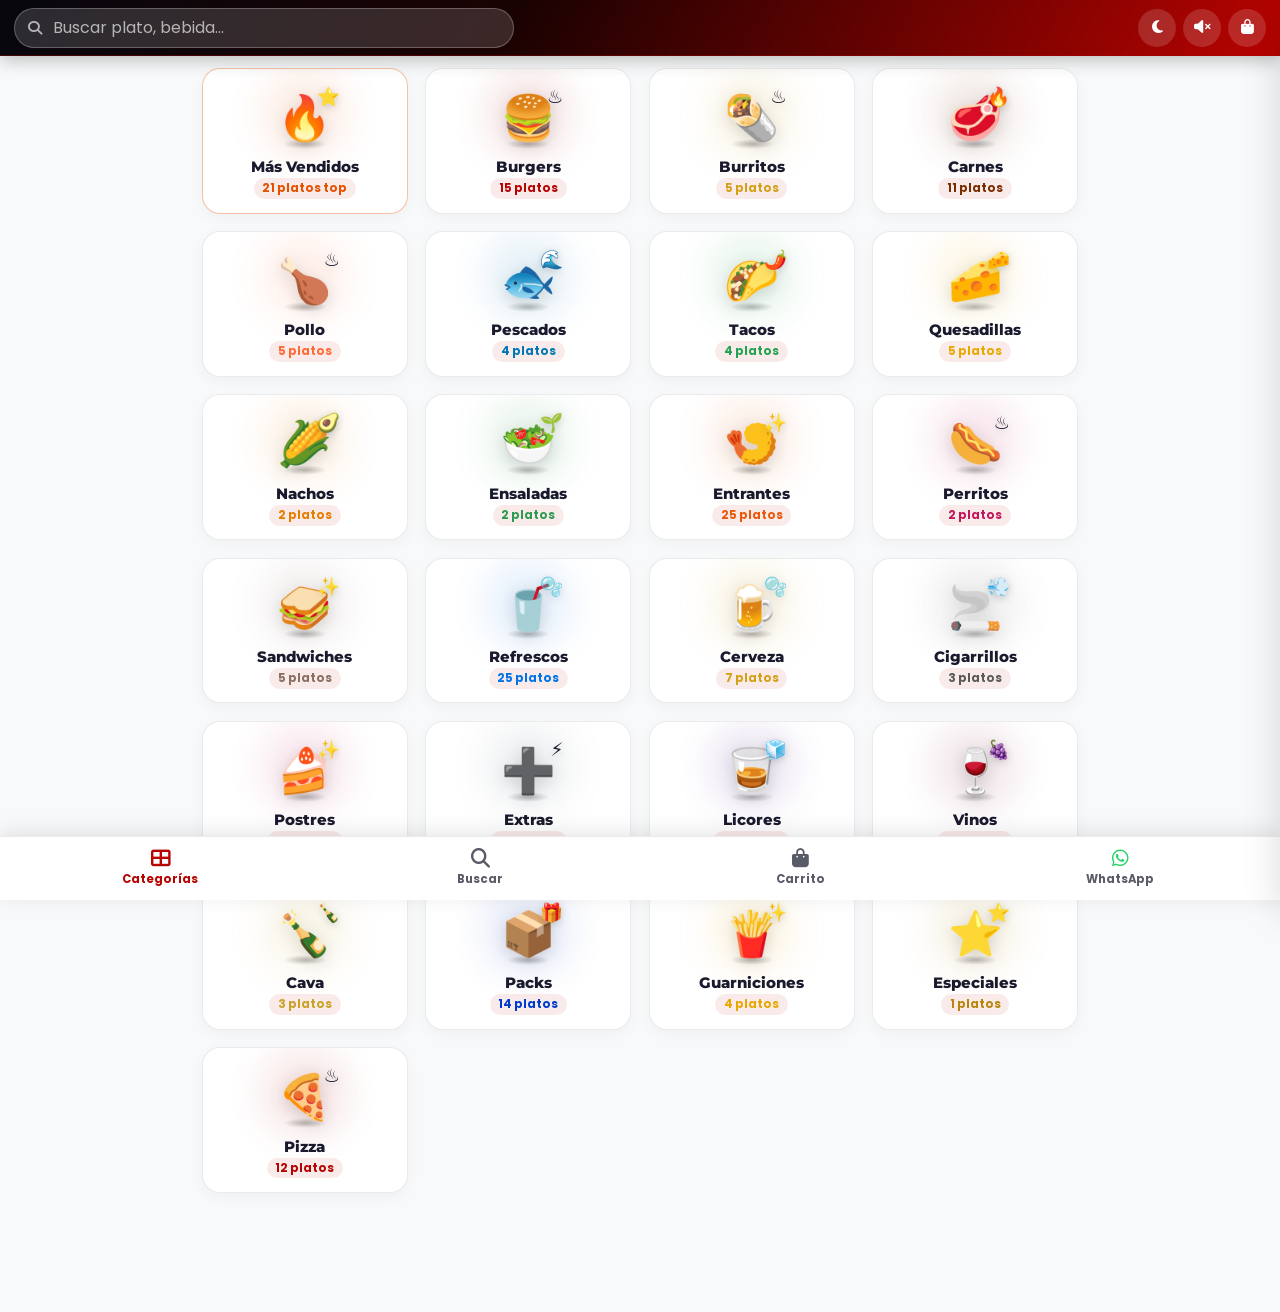
==== index.html @ b2b0c79d "feat: initial commit - catalogo movil, categorias y generacion de tirilla" ====
<!DOCTYPE html>
<html lang="es" data-theme="light">

<head>
  <meta charset="UTF-8">
  <meta name="viewport" content="width=device-width, initial-scale=1.0, maximum-scale=5.0, user-scalable=yes">
  <meta name="description" content="NEXFOOD 24 HORAS · Menú digital de comida a domicilio y take away en Madrid. Servicio 24/7.">
  <meta name="theme-color" content="#B80300">
  <title>NEXFOOD 24 HORAS · Menú Digital</title>

  <!-- Google Fonts -->
  <link rel="preconnect" href="https://fonts.googleapis.com">
  <link rel="preconnect" href="https://fonts.gstatic.com" crossorigin>
  <link href="https://fonts.googleapis.com/css2?family=Montserrat:wght@700;800;900&family=Poppins:wght@400;500;600;700;800&display=swap" rel="stylesheet">

  <!-- Font Awesome -->
  <link rel="stylesheet" href="https://cdnjs.cloudflare.com/ajax/libs/font-awesome/6.5.1/css/all.min.css">

  <!-- Estilos modulares organizados por buenas prácticas -->
  <link rel="stylesheet" href="css/variables.css">
  <link rel="stylesheet" href="css/base.css">
  <link rel="stylesheet" href="css/components.css">
  <link rel="stylesheet" href="css/mobile.css">
</head>

<body>

  <!-- ═══ HEADER / NAVBAR ULTRA COMPACTA (Acceso rápido) ═══ -->
  <header>
    <nav id="navbar" class="navbar-compact" aria-label="Navegación principal">
      <!-- Buscador Rápido Global integrado en la barra -->
      <div class="top-search-wrap">
        <i class="fas fa-search top-search-icon"></i>
        <input type="text" id="menuSearch" class="top-search-input" placeholder="Buscar plato, bebida..." autocomplete="off">
        <div id="searchResults" class="search-dropdown"></div>
      </div>

      <!-- Botones de Acción directos -->
      <div class="nav-actions">
        <button type="button" class="nav-btn" onclick="toggleDarkMode()" aria-label="Cambiar modo oscuro/claro" title="Modo oscuro">
          <i class="fas fa-moon darkModeIcon"></i>
        </button>
        <button type="button" class="nav-btn" id="sndbtn" aria-label="Activar/desactivar sonido" title="Sonido">
          <i class="fas fa-volume-mute"></i>
        </button>
        <button type="button" class="nav-btn" onclick="openCart()" aria-label="Ver carrito" title="Ver carrito">
          <i class="fas fa-shopping-bag"></i>
          <span class="cart-badge" id="cartBadge">0</span>
        </button>
      </div>
    </nav>
  </header>

  <!-- ═══ CONTENEDOR PRINCIPAL (Directo a la interacción) ═══ -->
  <div id="page">

    <!-- ════════════════════════════════════════════
         VISTA 1: CATEGORÍAS EN TARJETAS (PANTALLA DE INICIO DIRECTA)
         ════════════════════════════════════════════ -->
    <main id="categoryHubSection" class="category-hub-section">
      <!-- Grid con las categorías en tarjetas grandes táctiles -->
      <div id="categoryGrid" class="category-grid"></div>
    </main>

    <!-- ════════════════════════════════════════════
         VISTA 2: CATÁLOGO DE LA CATEGORÍA SELECCIONADA
         (Aparece únicamente al tocar una categoría)
         ════════════════════════════════════════════ -->
    <section id="categoryCatalogSection" class="category-catalog-section" style="display:none;">
      <!-- Cabecera pegajosa con botón Volver y acceso al Carrito -->
      <div class="cat-catalog-header">
        <div class="cch-top">
          <button type="button" class="cat-back-btn" onclick="closeCategoryCatalog()">
            <i class="fas fa-arrow-left"></i> Categorías
          </button>
          <div class="cch-title-wrap">
            <span class="cch-icon" id="catCatalogIcon">🍔</span>
            <div>
              <h2 class="cch-title" id="catCatalogTitle">Burgers</h2>
              <span class="cch-count" id="catCatalogCount">0 platos disponibles</span>
            </div>
          </div>
          <button type="button" class="cat-back-btn" onclick="openCart()" style="padding:0.5rem 0.75rem;">
            🛒 <span class="cart-badge" id="bnavHeaderBadge" style="display:inline-flex;position:static;width:auto;height:auto;padding:2px 6px;margin-left:4px;">0</span>
          </button>
        </div>

        <!-- Slider horizontal de pills para cambiar de categoría al instante -->
        <div id="catPillsContainer" class="cat-pills-wrap"></div>
      </div>

      <!-- Buscador en tiempo real dentro de la categoría -->
      <div class="cat-search-box">
        <i class="fas fa-search csi-icon"></i>
        <input type="text" id="catCatalogSearch" class="cat-search-input" placeholder="Filtrar platos en esta categoría..." autocomplete="off">
      </div>

      <!-- Lista / Grid de productos de la categoría -->
      <div id="catProductList" class="cat-product-list"></div>
    </section>

  </div><!-- /#page -->

  <!-- ═══ BOTÓN FLOTANTE DEL CARRITO (Acceso inmediato con importe) ═══ -->
  <button id="cartFab" type="button" onclick="openCart()" aria-label="Abrir mi pedido">
    <span class="cb-left">🛒 <span id="cartCountFab">0</span></span>
    <span id="cbText">Ver mi pedido</span>
    <span class="cb-total" id="cbTotal">€0.00</span>
  </button>

  <!-- Botón Volver Arriba -->
  <button id="totop" type="button" onclick="window.scrollTo({top:0, behavior:'smooth'})" aria-label="Subir arriba">
    <i class="fas fa-arrow-up"></i>
  </button>

  <!-- ═══ BARRA INFERIOR DE NAVEGACIÓN MÓVIL (Sticky abajo) ═══ -->
  <nav class="mobile-bottom-nav" aria-label="Navegación inferior móvil">
    <button type="button" class="bnav-btn active" id="bnavCats">
      <i class="fas fa-th-large"></i>
      <span>Categorías</span>
    </button>
    <button type="button" class="bnav-btn" id="bnavSearch">
      <i class="fas fa-search"></i>
      <span>Buscar</span>
    </button>
    <button type="button" class="bnav-btn" id="bnavCart">
      <i class="fas fa-shopping-bag"></i>
      <span class="bnav-cart-badge" id="bnavCartBadge">0</span>
      <span>Carrito</span>
    </button>
    <a href="https://wa.me/34650362108" target="_blank" rel="noopener" class="bnav-btn" id="bnavWa">
      <i class="fab fa-whatsapp" style="color:#25d366;"></i>
      <span>WhatsApp</span>
    </a>
  </nav>

  <!-- ═══ PANEL LATERAL DEL CARRITO ═══ -->
  <div id="cartOverlay" class="cart-overlay"></div>
  <aside id="cartPanel" class="cart-panel" aria-label="Mi Pedido" role="dialog">
    <div class="cart-head">
      <h3><i class="fas fa-shopping-bag"></i> Tu Pedido</h3>
      <button type="button" class="cart-close" onclick="closeCart()" aria-label="Cerrar carrito">✕</button>
    </div>
    
    <div id="cartBody" class="cart-body"></div>

    <div id="ageWarning" class="age-warn" style="display:none;">
      <i class="fas fa-id-card"></i>
      <span>Tu pedido incluye productos con restricción de edad (+18 alcohol/tabaco).</span>
    </div>

    <div class="cart-domicilio">
      <span><i class="fas fa-motorcycle"></i> Envío a Domicilio</span>
      <strong id="cartDomicilioLabel">€3.99</strong>
    </div>

    <div id="cartFooter">
      <div class="cf-row"><span>Subtotal</span><strong id="cartSubtotal">€0.00</strong></div>
      <div class="cf-row"><span>Envío</span><strong id="cartDomicilio">€3.99</strong></div>
      <div class="cf-row big"><span>Total a pagar</span><strong id="cartTotal">€0.00</strong></div>
      <button type="button" class="btn-checkout" onclick="openCheckout()">
        Tramitar Pedido <i class="fas fa-arrow-right"></i>
      </button>
      <button type="button" class="btn-continue-shopping" onclick="closeCart()">
        <i class="fas fa-arrow-left"></i> Seguir agregando platos
      </button>
    </div>
  </aside>

  <!-- ═══ MODAL DE CHECKOUT (DATOS PARA EL REPARTIDOR Y VUELTO) ═══ -->
  <div id="checkoutModal" role="dialog" aria-modal="true" aria-label="Finalizar Pedido">
    <div class="co-box">
      <div class="co-head">
        <h3><i class="fas fa-clipboard-list"></i> Datos para la Entrega</h3>
        <button type="button" class="cart-close" onclick="closeCheckout()" aria-label="Cerrar">✕</button>
      </div>

      <div class="co-body">
        <div class="co-summary">
          <div class="cf-row">
            <span><strong id="coItemCount">0</strong> artículos</span>
            <strong id="coSubtotal">€0.00</strong>
          </div>
          <div class="cf-row">
            <span>Domicilio</span>
            <strong id="coDomicilio">€3.99</strong>
          </div>
          <div class="cf-row big">
            <span>Total a pagar</span>
            <strong id="coTotal">€0.00</strong>
          </div>
        </div>

        <!-- Check Rápido de Cobro de Envío -->
        <div class="co-shipping-toggle-row">
          <label class="co-shipping-toggle-label" for="coCobrarEnvio">
            <input type="checkbox" id="coCobrarEnvio" checked onchange="toggleCobrarEnvio()">
            <div class="co-shipping-text">
              <strong>🛵 ¿Cobrar envío a domicilio (€3.99)?</strong>
              <span id="coShippingDesc">Incluye entrega en moto por €3.99 (desmarca para envío gratis o recoger)</span>
            </div>
          </label>
        </div>

        <form id="coForm" onsubmit="event.preventDefault(); sendOrderWhatsApp();">
          <!-- Nombre (Obligatorio) -->
          <div class="co-form-group">
            <label for="coNombre">Nombre y Apellidos <span class="req">*</span></label>
            <input type="text" id="coNombre" placeholder="Tu nombre completo" required autocomplete="name">
          </div>

          <!-- Celular / Teléfono (Obligatorio) -->
          <div class="co-form-group">
            <label for="coTelefono">Teléfono / Celular (para el repartidor) <span class="req">*</span></label>
            <input type="tel" id="coTelefono" placeholder="+34 600 000 000" required autocomplete="tel">
          </div>

          <!-- Dirección (Obligatoria) -->
          <div class="co-form-group">
            <label for="coDireccion">Dirección de entrega <span class="req">*</span></label>
            <input type="text" id="coDireccion" placeholder="Calle, número, portal..." required autocomplete="street-address">
          </div>

          <!-- Piso o Habitación (Opcional) -->
          <div class="co-form-group">
            <label for="coPiso">Nº de piso o habitación <span class="opt">(opcional)</span></label>
            <input type="text" id="coPiso" placeholder="Ej: Piso 3º B, Habitación 204...">
          </div>

          <!-- Código Postal (Opcional) -->
          <div class="co-form-group">
            <label for="coCP">Código Postal <span class="opt">(opcional)</span></label>
            <input type="text" id="coCP" placeholder="28013" inputmode="numeric" autocomplete="postal-code">
          </div>

          <!-- Método de Pago (Obligatorio) -->
          <div class="co-form-group">
            <label for="coPago">Método de pago <span class="req">*</span></label>
            <select id="coPago" required onchange="onPaymentChange()">
              <option value="Efectivo" selected>💵 Efectivo (pago al repartidor)</option>
              <option value="Tarjeta">💳 Tarjeta (TPV del repartidor)</option>
              <option value="Bizum">📱 Bizum (+34 650 36 21 08)</option>
            </select>
          </div>

          <!-- Selector de Efectivo y Cálculo de Vuelto -->
          <div id="coEfectivoBox" class="co-cash-box">
            <label class="co-cash-label">💵 ¿Con cuánto vas a pagar? <span class="req">*</span></label>
            <div class="co-cash-sub">El repartidor llevará el cambio exacto para entregarte:</div>
            <div class="co-cash-quick" id="coCashPresets"></div>
            <div class="co-cash-input-wrap">
              <span class="co-cash-symbol">€</span>
              <input type="number" id="coPagaCon" step="any" min="0" placeholder="0.00" oninput="onPagaConInput()">
            </div>
            <div id="coCambioInfo" class="co-cambio-info"></div>
          </div>

          <!-- Notas del pedido con checks rápidos y campo libre -->
          <div class="co-form-group">
            <label>Notas para el pedido o cocina <span class="opt">(opcional)</span></label>
            <div class="co-notes-sub">Toca para marcar instrucciones rápidas:</div>
            <div class="co-notes-chips" id="coNotesChips">
              <button type="button" class="co-note-chip" onclick="toggleNoteChip(this)" data-note="Más salsas y cremas">🥫 Más salsas / cremas</button>
              <button type="button" class="co-note-chip" onclick="toggleNoteChip(this)" data-note="Sin cebolla">🧅 Sin cebolla</button>
              <button type="button" class="co-note-chip" onclick="toggleNoteChip(this)" data-note="Sin picante">🌶️ Sin picante</button>
              <button type="button" class="co-note-chip" onclick="toggleNoteChip(this)" data-note="Salsas aparte">🧂 Salsas aparte</button>
              <button type="button" class="co-note-chip" onclick="toggleNoteChip(this)" data-note="Llamar al telefonillo">🔔 Llamar al telefonillo</button>
              <button type="button" class="co-note-chip" onclick="toggleNoteChip(this)" data-note="Dejar en la puerta">🚪 Dejar en la puerta</button>
              <button type="button" class="co-note-chip" onclick="toggleNoteChip(this)" data-note="Servilletas y cubiertos">🍴 Servilletas y cubiertos</button>
              <button type="button" class="co-note-chip" onclick="toggleNoteChip(this)" data-note="Bebidas bien frías">🧊 Bebidas bien frías</button>
              <button type="button" class="co-note-chip" onclick="toggleNoteChip(this)" data-note="Carne bien hecha">🥩 Carne bien hecha</button>
              <button type="button" class="co-note-chip" onclick="toggleNoteChip(this)" data-note="Bacon crujiente">🥓 Bacon crujiente</button>
            </div>
            <textarea id="coNotas" class="co-notas-textarea" placeholder="Escribe aquí cualquier indicación específica (ej. detalles de timbre, alergias...)..."></textarea>
          </div>

          <!-- Aviso de Edad (+18) -->
          <div id="ageCheckRow" style="display:none;">
            <input type="checkbox" id="ageConfirm">
            <label for="ageConfirm">Confirmo que soy mayor de 18 años. Mi pedido contiene bebidas alcohólicas o tabaco.</label>
          </div>

          <button type="submit" class="btn-send-wa">
            <i class="fab fa-whatsapp"></i> Confirmar y Enviar por WhatsApp
          </button>
        </form>
      </div>
    </div>
  </div>

  <!-- ═══ MODAL DE CONFIRMACIÓN ═══ -->
  <div id="orderConfirmation" role="dialog" aria-modal="true" aria-label="Confirmación del pedido">
    <div class="oc-box">
      <div class="oc-icon">✅</div>
      <h3 id="ocTitle">¡Tirilla descargada!</h3>
      <p id="ocPdfMsg">Se descargó la tirilla en tu móvil. Ahora pulsa Abrir WhatsApp y adjúntala para que preparemos tu pedido.</p>
      <div class="oc-file" id="ocFile"></div>
      <button type="button" class="btn-send-wa oc-btn" onclick="openWhatsAppOrder()">
        <i class="fab fa-whatsapp"></i> Abrir WhatsApp
      </button>
      <button type="button" class="oc-close" onclick="closeOrderConfirmation(true)">Cerrar</button>
    </div>
  </div>

  <!-- ═══ SCRIPTS MODULARES (Compatibilidad local 100% con file:// y abrir.bat) ═══ -->
  <script src="js/data.js"></script>
  <script src="js/assets.js"></script>
  <script src="js/jspdf.min.js"></script>
  <script src="js/ticket.js"></script>
  <script src="js/cart.js"></script>
  <script src="js/checkout.js"></script>
  <script src="js/app.js"></script>

</body>

</html>
---- css/variables.css ----
/* ════════════════════════════════════════════
   NEXFOOD 24 HORAS — Variables y Tokens de Diseño
   ════════════════════════════════════════════ */
:root {
  --red: #B80300;
  --red-d: #8c0200;
  --red-glow: rgba(184, 3, 0, 0.35);
  --blue: #0073E6;
  --blue-d: #0050a0;
  --navy: #001855;
  --navy-d: #000d2e;
  --gold: #F7D164;
  --gold-d: #d4a820;
  --green: #22c55e;
  --green-d: #16a34a;
  --dark: #0a0a12;
  --dark2: #13131f;
  --cream: #fbfbfd;
  --white: #ffffff;
  --gray: #6b7280;
  --light: #f3f4f6;
  --r-sm: 8px;
  --r: 16px;
  --r-lg: 24px;
  --r-xl: 32px;
  --nav-h: 56px;
  --bottom-nav-h: 64px;
  --tr: 0.28s cubic-bezier(0.4, 0, 0.2, 1);
  --ff1: 'Montserrat', system-ui, -apple-system, BlinkMacSystemFont, 'Segoe UI', Roboto, sans-serif;
  --ff2: 'Poppins', system-ui, -apple-system, BlinkMacSystemFont, 'Segoe UI', Roboto, sans-serif;

  /* Modo Claro */
  --bg: #f8f9fa;
  --bg2: #ffffff;
  --surface: #ffffff;
  --surface-alt: #f1f3f5;
  --text: #1a1a2e;
  --text-soft: #595c68;
  --border: rgba(0, 0, 0, 0.08);
  --border-strong: rgba(0, 0, 0, 0.15);
  --glass-bg: rgba(255, 255, 255, 0.85);
  --glass-border: rgba(255, 255, 255, 0.6);
  --shadow-sm: 0 2px 8px rgba(0, 0, 0, 0.06);
  --shadow-md: 0 6px 20px rgba(0, 0, 0, 0.09);
  --shadow-lg: 0 12px 36px rgba(0, 0, 0, 0.15);
}

[data-theme="dark"] {
  --bg: #0b0b14;
  --bg2: #121220;
  --surface: #181828;
  --surface-alt: #202035;
  --text: #f3f4f8;
  --text-soft: #9da3b4;
  --border: rgba(255, 255, 255, 0.09);
  --border-strong: rgba(255, 255, 255, 0.18);
  --glass-bg: rgba(18, 18, 32, 0.88);
  --glass-border: rgba(255, 255, 255, 0.08);
  --shadow-sm: 0 2px 8px rgba(0, 0, 0, 0.4);
  --shadow-md: 0 6px 24px rgba(0, 0, 0, 0.55);
  --shadow-lg: 0 14px 40px rgba(0, 0, 0, 0.7);
}
---- css/base.css ----
/* ════════════════════════════════════════════
   NEXFOOD 24 HORAS — Reset y Estilos Base
   ════════════════════════════════════════════ */
*,
*::before,
*::after {
  box-sizing: border-box;
  margin: 0;
  padding: 0;
  -webkit-tap-highlight-color: transparent;
}

html {
  scroll-behavior: smooth;
  -webkit-text-size-adjust: 100%;
}

body {
  font-family: var(--ff2);
  background: var(--bg);
  color: var(--text);
  overflow-x: hidden;
  -webkit-font-smoothing: antialiased;
  -moz-osx-font-smoothing: grayscale;
  transition: background var(--tr), color var(--tr);
  padding-bottom: calc(var(--bottom-nav-h) + 15px);
}

body.cartbar-on {
  padding-bottom: calc(var(--bottom-nav-h) + 68px);
}

img {
  max-width: 100%;
  height: auto;
  display: block;
}

a {
  text-decoration: none;
  color: inherit;
}

button {
  border: none;
  background: none;
  cursor: pointer;
  font-family: inherit;
  font-size: inherit;
  color: inherit;
  display: inline-flex;
  align-items: center;
  justify-content: center;
  user-select: none;
  -webkit-user-select: none;
}

/* 16px font-size para evitar el auto-zoom molesto en navegadores móviles (iOS Safari) */
input,
select,
textarea {
  font-family: inherit;
  font-size: 16px;
}

/* Contenedor principal de la página */
#page {
  min-height: 100vh;
  position: relative;
  z-index: 1;
}
---- css/components.css ----
/* ════════════════════════════════════════════
   NEXFOOD 24 HORAS — Componentes Esenciales (Rápidos & Sin Relleno)
   ════════════════════════════════════════════ */

/* ═══ NAVBAR COMPACTA Y DIRECTA ═══ */
#navbar, .navbar-compact {
  position: sticky;
  top: 0;
  left: 0;
  right: 0;
  height: 56px;
  z-index: 999;
  display: flex;
  align-items: center;
  justify-content: space-between;
  padding: 0 0.85rem;
  gap: 0.6rem;
  background: linear-gradient(120deg, #07070e 0%, #1a0202 40%, #B80300 100%);
  border-bottom: 1.5px solid rgba(184, 3, 0, 0.35);
  box-shadow: 0 4px 18px rgba(0, 0, 0, 0.25);
}

/* Buscador integrado directamente en la barra superior */
.top-search-wrap {
  position: relative;
  flex: 1;
  max-width: 500px;
}

.top-search-input {
  width: 100%;
  height: 40px;
  padding: 0 1rem 0 2.4rem;
  border-radius: 50px;
  background: rgba(255, 255, 255, 0.15);
  color: #ffffff;
  border: 1px solid rgba(255, 255, 255, 0.25);
  outline: none;
  font-size: 16px;
  transition: all var(--tr);
}

.top-search-input::placeholder {
  color: rgba(255, 255, 255, 0.65);
}

.top-search-input:focus {
  background: var(--surface);
  color: var(--text);
  border-color: var(--red);
  box-shadow: 0 0 0 3px var(--red-glow);
}

.top-search-icon {
  position: absolute;
  top: 50%;
  left: 0.9rem;
  transform: translateY(-50%);
  color: rgba(255, 255, 255, 0.65);
  font-size: 0.88rem;
  pointer-events: none;
}

.nav-actions {
  display: flex;
  align-items: center;
  gap: 0.45rem;
}

.nav-btn {
  width: 38px;
  height: 38px;
  border-radius: 50%;
  background: rgba(255, 255, 255, 0.15);
  color: #fff;
  font-size: 0.92rem;
  position: relative;
  transition: background var(--tr), transform var(--tr);
}

.nav-btn:active {
  transform: scale(0.92);
}

.cart-badge {
  position: absolute;
  top: -3px;
  right: -3px;
  background: var(--gold);
  color: #000;
  font-size: 0.68rem;
  font-weight: 900;
  width: 19px;
  height: 19px;
  border-radius: 50%;
  display: none;
  align-items: center;
  justify-content: center;
  box-shadow: 0 2px 6px rgba(0, 0, 0, 0.3);
}

/* ═══ RESULTADOS DE BÚSQUEDA FLOTANTES ═══ */
.search-dropdown {
  position: absolute;
  top: calc(100% + 6px);
  left: 0;
  right: 0;
  background: var(--surface);
  border: 1px solid var(--border);
  border-radius: var(--r);
  box-shadow: var(--shadow-lg);
  max-height: 380px;
  overflow-y: auto;
  z-index: 1000;
  display: none;
}

.search-dropdown.show {
  display: block;
}

.sr-item {
  display: flex;
  align-items: center;
  gap: 0.75rem;
  padding: 0.75rem 0.9rem;
  border-bottom: 1px solid var(--border);
  cursor: pointer;
  transition: background var(--tr);
}

.sr-item:last-child {
  border-bottom: none;
}

.sr-item:hover, .sr-item:active {
  background: var(--surface-alt);
}

.sr-emoji {
  width: 40px;
  height: 40px;
  border-radius: 10px;
  display: flex;
  align-items: center;
  justify-content: center;
  font-size: 1.3rem;
  flex-shrink: 0;
}

.sr-info {
  flex: 1;
  min-width: 0;
}

.sr-name {
  font-weight: 700;
  font-size: 0.88rem;
  white-space: nowrap;
  overflow: hidden;
  text-overflow: ellipsis;
}

.sr-cat {
  font-size: 0.75rem;
  color: var(--text-soft);
  margin-top: 2px;
}

.sr-add-btn {
  background: var(--red);
  color: #fff;
  font-size: 0.78rem;
  font-weight: 700;
  padding: 0.4rem 0.75rem;
  border-radius: var(--r-sm);
  flex-shrink: 0;
}

.sr-empty {
  padding: 1.25rem;
  text-align: center;
  color: var(--text-soft);
  font-size: 0.85rem;
}

/* ═══ PANEL LATERAL DEL CARRITO ═══ */
.cart-overlay {
  position: fixed;
  inset: 0;
  background: rgba(0, 0, 0, 0.65);
  backdrop-filter: blur(4px);
  z-index: 10002;
  opacity: 0;
  visibility: hidden;
  transition: opacity var(--tr), visibility var(--tr);
}

.cart-overlay.show {
  opacity: 1;
  visibility: visible;
}

.cart-panel {
  position: fixed;
  top: 0;
  right: -420px;
  width: min(420px, 100vw);
  height: 100vh;
  background: var(--surface);
  z-index: 10003;
  box-shadow: var(--shadow-lg);
  display: flex;
  flex-direction: column;
  transition: right 0.3s cubic-bezier(0.4, 0, 0.2, 1);
}

.cart-panel.open {
  right: 0;
}

.cart-head {
  padding: 1.1rem 1.25rem;
  display: flex;
  align-items: center;
  justify-content: space-between;
  border-bottom: 1px solid var(--border);
  background: var(--surface);
}

.cart-head h3 {
  font-family: var(--ff1);
  font-size: 1.15rem;
  font-weight: 800;
  display: flex;
  align-items: center;
  gap: 0.5rem;
}

.cart-close {
  width: 38px;
  height: 38px;
  border-radius: 50%;
  background: var(--surface-alt);
  font-size: 1.15rem;
  color: var(--text);
  transition: background var(--tr);
}

.cart-close:active {
  background: var(--border-strong);
}

.cart-body {
  flex: 1;
  overflow-y: auto;
  padding: 0.85rem 1.1rem;
  -webkit-overflow-scrolling: touch;
}

.cart-empty {
  display: flex;
  flex-direction: column;
  align-items: center;
  justify-content: center;
  text-align: center;
  padding: 3.5rem 1.5rem;
  color: var(--text-soft);
}

.ce-icon {
  font-size: 3.2rem;
  margin-bottom: 0.75rem;
  opacity: 0.6;
}

.cart-empty p {
  font-weight: 700;
  font-size: 1.05rem;
  color: var(--text);
  margin-bottom: 0.35rem;
}

.cart-item {
  display: flex;
  align-items: center;
  gap: 0.75rem;
  padding: 0.75rem 0;
  border-bottom: 1px solid var(--border);
}

.ci-emoji {
  width: 40px;
  height: 40px;
  border-radius: 10px;
  display: flex;
  align-items: center;
  justify-content: center;
  font-size: 1.25rem;
  flex-shrink: 0;
}

.ci-info {
  flex: 1;
  min-width: 0;
}

.ci-name {
  font-weight: 700;
  font-size: 0.85rem;
  line-height: 1.25;
}

.ci-price {
  font-size: 0.75rem;
  color: var(--text-soft);
  margin-top: 2px;
}

.ci-qty {
  display: flex;
  align-items: center;
  background: var(--surface-alt);
  border-radius: 30px;
  padding: 2px;
  gap: 3px;
}

.ci-btn {
  width: 28px;
  height: 28px;
  border-radius: 50%;
  background: var(--surface);
  font-size: 0.95rem;
  font-weight: 800;
  box-shadow: 0 1px 3px rgba(0, 0, 0, 0.1);
}

.ci-num {
  font-size: 0.82rem;
  font-weight: 700;
  min-width: 18px;
  text-align: center;
}

.ci-total {
  font-weight: 800;
  font-size: 0.9rem;
  min-width: 50px;
  text-align: right;
}

.ci-del {
  width: 30px;
  height: 30px;
  border-radius: 50%;
  font-size: 1rem;
  color: var(--text-soft);
  transition: color var(--tr);
}

.ci-del:active {
  color: var(--red);
}

.age-warn, #ageWarning {
  background: rgba(247, 209, 100, 0.15);
  border: 1px solid var(--gold);
  color: #b8860b;
  padding: 0.6rem 0.85rem;
  border-radius: var(--r-sm);
  font-size: 0.75rem;
  font-weight: 600;
  display: flex;
  align-items: center;
  gap: 0.5rem;
  margin: 0.5rem 1.1rem;
}

[data-theme="dark"] #ageWarning {
  color: var(--gold);
}

.cart-domicilio {
  background: var(--surface-alt);
  padding: 0.65rem 1.1rem;
  font-size: 0.82rem;
  font-weight: 600;
  display: flex;
  align-items: center;
  justify-content: space-between;
  border-top: 1px solid var(--border);
}

#cartFooter {
  padding: 1.1rem 1.25rem;
  border-top: 1px solid var(--border);
  background: var(--surface);
}

.cf-row {
  display: flex;
  justify-content: space-between;
  font-size: 0.88rem;
  color: var(--text-soft);
  margin-bottom: 0.4rem;
}

.cf-row.big {
  font-size: 1.05rem;
  font-weight: 800;
  color: var(--text);
  margin-top: 0.65rem;
  padding: 0.65rem 0.5rem 0.2rem;
  border-top: 2px dashed var(--border-strong);
  display: flex;
  align-items: center;
  justify-content: space-between;
}

.cf-row.big strong {
  font-family: var(--ff1);
  font-size: 1.75rem;
  font-weight: 900;
  color: var(--red);
  letter-spacing: -0.5px;
  text-shadow: 0 1px 2px rgba(184, 3, 0, 0.12);
  background: rgba(184, 3, 0, 0.07);
  padding: 0.15rem 0.7rem;
  border-radius: 10px;
}

[data-theme="dark"] .cf-row.big strong {
  color: #ff5252;
  background: rgba(255, 82, 82, 0.14);
  text-shadow: 0 2px 8px rgba(255, 82, 82, 0.35);
}

.btn-checkout {
  width: 100%;
  height: 50px;
  background: linear-gradient(135deg, var(--red), var(--red-d));
  color: #fff;
  font-weight: 800;
  font-size: 0.98rem;
  border-radius: var(--r);
  margin-top: 0.85rem;
  display: flex;
  align-items: center;
  justify-content: center;
  gap: 0.6rem;
  box-shadow: 0 4px 18px var(--red-glow);
  transition: transform var(--tr);
}

.btn-checkout:active {
  transform: scale(0.97);
}

.btn-continue-shopping {
  width: 100%;
  height: 44px;
  background: var(--surface-alt);
  color: var(--text);
  font-weight: 700;
  font-size: 0.88rem;
  border-radius: var(--r);
  margin-top: 0.55rem;
  border: 1.5px solid var(--border);
  display: flex;
  align-items: center;
  justify-content: center;
  gap: 0.5rem;
  transition: all var(--tr);
}

.btn-continue-shopping:active {
  transform: scale(0.97);
  background: var(--border-strong);
}

/* ═══ CHECKOUT MODAL ═══ */
#checkoutModal {
  position: fixed;
  inset: 0;
  background: rgba(0, 0, 0, 0.7);
  backdrop-filter: blur(4px);
  z-index: 10005;
  display: none;
  align-items: flex-end;
  justify-content: center;
}

#checkoutModal.show {
  display: flex;
}

.co-box {
  width: min(520px, 100vw);
  max-height: 90vh;
  background: var(--surface);
  border-radius: var(--r-xl) var(--r-xl) 0 0;
  box-shadow: var(--shadow-lg);
  display: flex;
  flex-direction: column;
  overflow: hidden;
  animation: coSlideUp 0.3s ease;
}

@keyframes coSlideUp {
  from { transform: translateY(100%); }
  to { transform: translateY(0); }
}

.co-head {
  padding: 1.1rem 1.25rem;
  display: flex;
  align-items: center;
  justify-content: space-between;
  border-bottom: 1px solid var(--border);
}

.co-head h3 {
  font-family: var(--ff1);
  font-size: 1.15rem;
  font-weight: 800;
  display: flex;
  align-items: center;
  gap: 0.5rem;
}

.co-body {
  flex: 1;
  overflow-y: auto;
  padding: 1.1rem 1.25rem 2rem;
  -webkit-overflow-scrolling: touch;
}

.co-summary {
  background: var(--surface-alt);
  border-radius: var(--r);
  padding: 0.85rem;
  margin-bottom: 0.85rem;
}

/* Check Rápido para Cobrar Envío */
.co-shipping-toggle-row {
  background: var(--surface-alt);
  border: 1.5px solid var(--border);
  border-radius: var(--r);
  padding: 0.75rem 0.9rem;
  margin-bottom: 1rem;
  transition: border-color var(--tr), background var(--tr);
}

.co-shipping-toggle-label {
  display: flex;
  align-items: center;
  gap: 0.75rem;
  cursor: pointer;
  user-select: none;
  width: 100%;
}

.co-shipping-toggle-label input[type="checkbox"] {
  width: 22px;
  height: 22px;
  accent-color: var(--red);
  cursor: pointer;
  flex-shrink: 0;
}

.co-shipping-text {
  flex: 1;
  display: flex;
  flex-direction: column;
  gap: 2px;
}

.co-shipping-text strong {
  font-size: 0.88rem;
  color: var(--text);
  display: flex;
  align-items: center;
  gap: 0.35rem;
}

.co-shipping-text span {
  font-size: 0.74rem;
  color: var(--text-soft);
  line-height: 1.25;
}

.co-free-badge {
  background: #22c55e;
  color: #fff;
  padding: 2px 7px;
  border-radius: 12px;
  font-size: 0.72rem;
  font-weight: 800;
}

/* Notas Predeterminadas (Chips / Checks Rápidos) */
.co-notes-sub {
  font-size: 0.75rem;
  color: var(--text-soft);
  margin-bottom: 0.45rem;
}

.co-notes-chips {
  display: flex;
  flex-wrap: wrap;
  gap: 0.45rem;
  margin-bottom: 0.65rem;
}

.co-note-chip {
  background: var(--surface-alt);
  color: var(--text);
  border: 1.5px solid var(--border);
  padding: 0.42rem 0.75rem;
  border-radius: 20px;
  font-size: 0.78rem;
  font-weight: 600;
  cursor: pointer;
  display: inline-flex;
  align-items: center;
  gap: 0.35rem;
  transition: all 0.16s ease;
  user-select: none;
  -webkit-user-select: none;
}

.co-note-chip:active {
  transform: scale(0.93);
}

.co-note-chip.active {
  background: rgba(184, 3, 0, 0.12);
  color: var(--red);
  border-color: var(--red);
  font-weight: 800;
  box-shadow: 0 2px 8px var(--red-glow);
}

[data-theme="dark"] .co-note-chip.active {
  background: rgba(255, 82, 82, 0.2);
  color: #ff6b6b;
  border-color: #ff6b6b;
}

.co-notas-textarea {
  width: 100%;
  min-height: 65px;
  padding: 0.6rem 0.85rem;
  border-radius: var(--r-sm);
  background: var(--bg);
  color: var(--text);
  border: 1.5px solid var(--border);
  outline: none;
  font-size: 16px;
  resize: vertical;
  transition: border-color var(--tr);
  line-height: 1.35;
}

.co-notas-textarea:focus {
  border-color: var(--red);
}

.co-form-group {
  margin-bottom: 0.9rem;
}

.co-form-group label {
  display: block;
  font-size: 0.82rem;
  font-weight: 700;
  margin-bottom: 0.35rem;
  color: var(--text);
}

.co-form-group label .req {
  color: var(--red);
}

.co-form-group label .opt {
  font-weight: 400;
  font-size: 0.72rem;
  color: var(--text-soft);
}

.co-form-group input,
.co-form-group select,
.co-form-group textarea {
  width: 100%;
  height: 46px;
  padding: 0 0.85rem;
  border-radius: var(--r-sm);
  background: var(--bg);
  color: var(--text);
  border: 1.5px solid var(--border);
  outline: none;
  font-size: 16px;
  transition: border-color var(--tr);
}

.co-form-group textarea {
  height: 65px;
  padding: 0.5rem 0.85rem;
  resize: vertical;
}

.co-form-group input:focus,
.co-form-group select:focus,
.co-form-group textarea:focus {
  border-color: var(--red);
}

/* Sección Efectivo & Vuelto */
.co-cash-box {
  background: var(--surface-alt);
  border: 1.5px solid var(--gold);
  border-radius: var(--r);
  padding: 0.9rem;
  margin-bottom: 0.9rem;
}

.co-cash-label {
  font-weight: 800;
  font-size: 0.88rem;
  display: block;
  margin-bottom: 0.2rem;
}

.co-cash-sub {
  font-size: 0.75rem;
  color: var(--text-soft);
  margin-bottom: 0.65rem;
}

.co-cash-quick {
  display: flex;
  gap: 0.45rem;
  flex-wrap: wrap;
  margin-bottom: 0.65rem;
}

.co-cash-chip {
  background: var(--surface);
  border: 1.5px solid var(--border);
  border-radius: 30px;
  padding: 0.35rem 0.75rem;
  font-size: 0.8rem;
  font-weight: 700;
  color: var(--text);
  transition: all var(--tr);
}

.co-cash-chip.active {
  background: var(--gold);
  color: #000;
  border-color: var(--gold-d);
}

.co-cash-input-wrap {
  position: relative;
  display: flex;
  align-items: center;
}

.co-cash-symbol {
  position: absolute;
  left: 0.85rem;
  font-weight: 800;
  font-size: 1rem;
  color: var(--text-soft);
}

.co-cash-input-wrap input {
  padding-left: 2rem;
  font-weight: 800;
  font-size: 1.05rem;
}

.co-cambio-info {
  margin-top: 0.65rem;
  padding: 0.75rem 0.85rem;
  border-radius: var(--r-sm);
  font-size: 0.88rem;
  line-height: 1.45;
  display: none;
}

.co-cambio-info.ok {
  background: rgba(34, 197, 94, 0.14);
  border: 1.5px solid var(--green);
  color: #14532d;
}

[data-theme="dark"] .co-cambio-info.ok {
  background: rgba(34, 197, 94, 0.2);
  color: #86efac;
}

.co-cambio-info.ok strong {
  font-size: 0.95rem;
  font-weight: 800;
}

.co-vuelto-pill {
  display: block;
  margin-top: 0.45rem;
  background: #ffffff;
  border: 2px dashed #16a34a;
  border-radius: 10px;
  padding: 0.45rem 0.75rem;
  color: #15803d;
  font-size: 1.25rem;
  font-weight: 900;
  text-align: center;
  box-shadow: 0 2px 8px rgba(0, 0, 0, 0.06);
}

[data-theme="dark"] .co-vuelto-pill {
  background: #1e293b;
  border-color: #4ade80;
  color: #4ade80;
}

.co-cambio-info.warn {
  background: rgba(239, 68, 68, 0.15);
  border: 1px solid #ef4444;
  color: #b91c1c;
}

[data-theme="dark"] .co-cambio-info.warn {
  color: #f87171;
}

#ageCheckRow {
  display: flex;
  align-items: flex-start;
  gap: 0.5rem;
  font-size: 0.78rem;
  margin-bottom: 1.1rem;
  padding: 0.65rem;
  background: rgba(247, 209, 100, 0.15);
  border-radius: var(--r-sm);
}

#ageCheckRow input {
  margin-top: 0.2rem;
}

.btn-send-wa {
  width: 100%;
  height: 50px;
  background: linear-gradient(135deg, #25d366, #128c7e);
  color: #fff;
  font-weight: 800;
  font-size: 0.98rem;
  border-radius: var(--r);
  display: flex;
  align-items: center;
  justify-content: center;
  gap: 0.6rem;
  box-shadow: 0 4px 18px rgba(37, 211, 102, 0.35);
  transition: transform var(--tr);
}

.btn-send-wa:active {
  transform: scale(0.97);
}

/* ═══ MODAL CONFIRMACIÓN PEDIDO ═══ */
#orderConfirmation {
  position: fixed;
  inset: 0;
  background: rgba(0, 0, 0, 0.75);
  backdrop-filter: blur(4px);
  z-index: 10010;
  display: none;
  align-items: center;
  justify-content: center;
  padding: 1.5rem;
}

#orderConfirmation.show {
  display: flex;
}

.oc-box {
  width: min(440px, 100%);
  background: var(--surface);
  border-radius: var(--r-lg);
  padding: 1.75rem 1.25rem;
  text-align: center;
  box-shadow: var(--shadow-lg);
  animation: ocScale 0.3s ease;
}

@keyframes ocScale {
  from { opacity: 0; transform: scale(0.85); }
  to { opacity: 1; transform: scale(1); }
}

.oc-icon {
  font-size: 3rem;
  margin-bottom: 0.6rem;
}

.oc-box h3 {
  font-family: var(--ff1);
  font-size: 1.3rem;
  font-weight: 800;
  margin-bottom: 0.4rem;
}

.oc-box p {
  font-size: 0.88rem;
  color: var(--text-soft);
  margin-bottom: 0.85rem;
  line-height: 1.4;
}

.oc-file {
  font-weight: 700;
  color: var(--text);
  font-size: 0.82rem;
  background: var(--surface-alt);
  padding: 0.45rem;
  border-radius: var(--r-sm);
  word-break: break-all;
}

.oc-btn {
  margin-top: 1.1rem;
}

.oc-close {
  display: block;
  width: 100%;
  margin-top: 0.65rem;
  padding: 0.65rem;
  font-size: 0.88rem;
  font-weight: 700;
  color: var(--text-soft);
}

/* ═══ FLOATING CART BUTTON ═══ */
#cartFab {
  position: fixed;
  bottom: calc(var(--bottom-nav-h) + 12px);
  left: 50%;
  transform: translateX(-50%) translateY(100px);
  background: linear-gradient(135deg, #07070e 20%, var(--red) 100%);
  color: #fff;
  padding: 0.7rem 1.35rem;
  border-radius: 50px;
  display: flex;
  align-items: center;
  gap: 0.75rem;
  font-weight: 800;
  font-size: 0.9rem;
  box-shadow: 0 8px 24px rgba(184, 3, 0, 0.45);
  border: 1px solid rgba(255, 255, 255, 0.2);
  z-index: 998;
  opacity: 0;
  pointer-events: none;
  transition: transform 0.32s cubic-bezier(0.34, 1.56, 0.64, 1), opacity 0.3s ease;
  white-space: nowrap;
}

#cartFab.has-items {
  transform: translateX(-50%) translateY(0);
  opacity: 1;
  pointer-events: auto;
}

.cb-left {
  background: var(--gold);
  color: #000;
  padding: 0.18rem 0.45rem;
  border-radius: 20px;
  font-size: 0.75rem;
}

.cb-total {
  background: rgba(255, 255, 255, 0.2);
  padding: 0.18rem 0.55rem;
  border-radius: 20px;
  font-size: 0.8rem;
}

#totop {
  position: fixed;
  bottom: calc(var(--bottom-nav-h) + 12px);
  right: 0.85rem;
  width: 40px;
  height: 40px;
  border-radius: 50%;
  background: var(--surface);
  border: 1px solid var(--border);
  box-shadow: var(--shadow-md);
  color: var(--text);
  z-index: 997;
  opacity: 0;
  pointer-events: none;
  transition: opacity var(--tr);
}

#totop.show {
  opacity: 1;
  pointer-events: auto;
}
---- css/mobile.css ----
/* ════════════════════════════════════════════
   NEXFOOD 24 HORAS — Estilos Móviles & Animaciones Ligeras (0 KB Imágenes)
   ════════════════════════════════════════════ */

/* ═══ ANIMACIONES CSS LIGERAS (Sin sobrecarga de red ni consumo de datos) ═══ */
@keyframes foodFloat {
  0%, 100% {
    transform: translateY(0px) rotate(0deg) scale(1);
  }
  50% {
    transform: translateY(-7px) rotate(2deg) scale(1.05);
  }
}

@keyframes foodFloatSmall {
  0%, 100% {
    transform: translateY(0px) scale(1);
  }
  50% {
    transform: translateY(-4px) scale(1.04);
  }
}

@keyframes shadowPulse {
  0%, 100% {
    transform: scale(1);
    opacity: 0.28;
  }
  50% {
    transform: scale(0.72);
    opacity: 0.12;
  }
}

@keyframes fxFloatRise {
  0%, 100% {
    transform: translateY(0) scale(0.9);
    opacity: 0.8;
  }
  50% {
    transform: translateY(-5px) scale(1.15);
    opacity: 1;
  }
}

@keyframes animHeartBeat {
  0%, 100% {
    transform: scale(1);
  }
  14% {
    transform: scale(1.2);
  }
  28% {
    transform: scale(1);
  }
  42% {
    transform: scale(1.15);
  }
  70% {
    transform: scale(1);
  }
}

@keyframes animFlame {
  0%, 100% {
    transform: scale(1) rotate(-1deg);
    filter: drop-shadow(0 2px 6px rgba(230, 81, 0, 0.4));
  }
  50% {
    transform: scale(1.12) rotate(2deg);
    filter: drop-shadow(0 4px 12px rgba(255, 107, 0, 0.6));
  }
}


/* ════════════════════════════════════════════
   VISTA 1: HUB DE CATEGORÍAS EN TARJETAS
   ════════════════════════════════════════════ */
.category-hub-section {
  padding: 0.75rem 0.75rem 2.5rem;
  max-width: 900px;
  margin: 0 auto;
}

/* Grid de Tarjetas de Categorías */
.category-grid {
  display: grid;
  grid-template-columns: repeat(2, 1fr);
  gap: 0.75rem;
}

@media (min-width: 550px) {
  .category-grid {
    grid-template-columns: repeat(3, 1fr);
    gap: 0.9rem;
  }
}

@media (min-width: 850px) {
  .category-grid {
    grid-template-columns: repeat(4, 1fr);
    gap: 1.1rem;
  }
}

/* Tarjeta individual de Categoría Móvil */
.cat-hub-card {
  position: relative;
  border-radius: 18px;
  background: var(--surface);
  border: 1.5px solid var(--border);
  box-shadow: 0 4px 14px rgba(0, 0, 0, 0.04);
  display: flex;
  flex-direction: column;
  align-items: center;
  justify-content: center;
  text-align: center;
  padding: 1rem 0.65rem 0.85rem;
  cursor: pointer;
  overflow: hidden;
  min-height: 140px;
  transition: transform 0.16s cubic-bezier(0.34, 1.56, 0.64, 1), box-shadow 0.2s ease, border-color 0.2s ease;
}

.cat-hub-card:active {
  transform: scale(0.94);
}

/* Resplandor suave de fondo basado en el color de la categoría */
.cat-card-glow {
  position: absolute;
  top: -20px;
  width: 130px;
  height: 130px;
  border-radius: 50%;
  background: radial-gradient(circle, var(--card-color, var(--red)) 0%, transparent 70%);
  opacity: 0.14;
  filter: blur(14px);
  pointer-events: none;
}

[data-theme="dark"] .cat-card-glow {
  opacity: 0.24;
}

/* Escenario de la ilustración animada */
.anim-food-stage {
  position: relative;
  width: 66px;
  height: 66px;
  display: flex;
  align-items: center;
  justify-content: center;
  margin-bottom: 0.45rem;
  z-index: 2;
}

/* Sombra proyectada animada */
.anim-food-shadow {
  position: absolute;
  bottom: 2px;
  width: 44px;
  height: 10px;
  background: radial-gradient(ellipse at center, rgba(0, 0, 0, 0.25) 0%, transparent 70%);
  border-radius: 50%;
  animation: shadowPulse 2.8s ease-in-out infinite;
}

[data-theme="dark"] .anim-food-shadow {
  background: radial-gradient(ellipse at center, rgba(0, 0, 0, 0.6) 0%, transparent 70%);
}

/* Icono animado principal que flota */
.anim-food-icon {
  position: relative;
  z-index: 2;
  font-size: 2.75rem;
  line-height: 1;
  filter: drop-shadow(0 4px 8px rgba(0, 0, 0, 0.14));
  animation: foodFloat 2.8s ease-in-out infinite;
  display: inline-block;
}

/* Efectos especiales para Favoritos y Top */
.anim-food-icon.anim-heart {
  animation: animHeartBeat 1.6s ease-in-out infinite;
}

.anim-food-icon.anim-flame {
  animation: animFlame 2s ease-in-out infinite;
}

/* Micro-efecto animado flotante (vapor, fuego, chispas, burbujas) */
.anim-food-fx {
  position: absolute;
  top: -2px;
  right: -2px;
  font-size: 1.15rem;
  z-index: 3;
  animation: fxFloatRise 2.2s ease-in-out infinite;
  pointer-events: none;
  filter: drop-shadow(0 2px 4px rgba(0, 0, 0, 0.2));
}

/* Información de la tarjeta (Texto y Contador) */
.cat-card-info {
  display: flex;
  flex-direction: column;
  align-items: center;
  gap: 2px;
  width: 100%;
  z-index: 2;
}

.cat-card-title {
  font-family: var(--ff1);
  font-size: 0.94rem;
  font-weight: 800;
  color: var(--text);
  line-height: 1.2;
  white-space: nowrap;
  overflow: hidden;
  text-overflow: ellipsis;
  max-width: 100%;
}

.cat-card-count-badge {
  display: inline-block;
  font-size: 0.72rem;
  font-weight: 700;
  color: var(--card-color, var(--red));
  background: rgba(184, 3, 0, 0.08);
  padding: 0.12rem 0.55rem;
  border-radius: 20px;
}

[data-theme="dark"] .cat-card-count-badge {
  background: rgba(255, 255, 255, 0.08);
  color: var(--gold);
}

/* Tarjetas especiales (Favoritos y Top) */
.cat-card-favs {
  border-color: rgba(224, 36, 94, 0.35);
}

.cat-card-top {
  border-color: rgba(230, 81, 0, 0.35);
}


/* ════════════════════════════════════════════
   VISTA 2: CATÁLOGO DE LA CATEGORÍA DESPLEGADA
   ════════════════════════════════════════════ */
.category-catalog-section {
  padding: 0 0.75rem 3rem;
  max-width: 900px;
  margin: 0 auto;
}

/* Cabecera pegajosa (Sticky) de la categoría abierta */
.cat-catalog-header {
  position: sticky;
  top: var(--nav-h);
  background: var(--surface);
  border-bottom: 1.5px solid var(--border);
  box-shadow: 0 4px 16px rgba(0, 0, 0, 0.06);
  z-index: 800;
  padding: 0.65rem 0.5rem 0.5rem;
  margin: 0 -0.75rem 1rem;
  backdrop-filter: blur(12px);
}

.cch-top {
  display: flex;
  align-items: center;
  justify-content: space-between;
  gap: 0.5rem;
  padding: 0 0.25rem;
  margin-bottom: 0.5rem;
}

.cat-back-btn {
  display: inline-flex;
  align-items: center;
  gap: 0.4rem;
  background: var(--surface-alt);
  color: var(--text);
  font-weight: 800;
  font-size: 0.82rem;
  padding: 0.45rem 0.8rem;
  border-radius: 50px;
  border: 1px solid var(--border);
  flex-shrink: 0;
  transition: all var(--tr);
}

.cat-back-btn:active {
  transform: scale(0.93);
  background: var(--border-strong);
}

.cch-title-wrap {
  display: flex;
  align-items: center;
  gap: 0.5rem;
  min-width: 0;
  flex: 1;
  justify-content: center;
}

.cch-icon {
  font-size: 1.5rem;
  line-height: 1;
  display: inline-block;
  animation: foodFloatSmall 2.6s ease-in-out infinite;
}

.cch-title {
  font-family: var(--ff1);
  font-size: 1.05rem;
  font-weight: 900;
  line-height: 1.2;
  white-space: nowrap;
  overflow: hidden;
  text-overflow: ellipsis;
}

.cch-count {
  font-size: 0.72rem;
  color: var(--text-soft);
  display: block;
}

/* Pills Horizontales de Categorías */
.cat-pills-wrap {
  overflow-x: auto;
  white-space: nowrap;
  padding: 0.2rem 0.25rem 0.35rem;
  display: flex;
  gap: 0.45rem;
  -webkit-overflow-scrolling: touch;
  scrollbar-width: none;
}

.cat-pills-wrap::-webkit-scrollbar {
  display: none;
}

.cat-pill {
  padding: 0.4rem 0.8rem;
  border-radius: 30px;
  background: var(--surface-alt);
  border: 1px solid var(--border);
  color: var(--text);
  font-size: 0.8rem;
  font-weight: 700;
  flex-shrink: 0;
  display: inline-flex;
  align-items: center;
  gap: 0.35rem;
  transition: all var(--tr);
}

.cat-pill:active {
  transform: scale(0.94);
}

.cat-pill.active {
  background: linear-gradient(135deg, var(--red), var(--red-d));
  color: #ffffff;
  border-color: transparent;
  box-shadow: 0 3px 10px var(--red-glow);
}

.cp-emoji {
  font-size: 0.95rem;
}

/* Buscador interno de la categoría */
.cat-search-box {
  position: relative;
  margin-bottom: 1rem;
}

.cat-search-input {
  width: 100%;
  height: 44px;
  padding: 0 1rem 0 2.7rem;
  border-radius: 12px;
  background: var(--surface);
  color: var(--text);
  border: 1.5px solid var(--border);
  outline: none;
  font-size: 16px;
  transition: border-color var(--tr);
}

.cat-search-input:focus {
  border-color: var(--red);
}

.csi-icon {
  position: absolute;
  top: 50%;
  left: 0.95rem;
  transform: translateY(-50%);
  color: var(--text-soft);
  font-size: 0.92rem;
  pointer-events: none;
}


/* ════════════════════════════════════════════
   TARJETA DE PRODUCTO MÓVIL (Con Ilustración Animada)
   ════════════════════════════════════════════ */
.cat-product-list {
  display: grid;
  grid-template-columns: 1fr;
  gap: 0.75rem;
}

@media (min-width: 650px) {
  .cat-product-list {
    grid-template-columns: repeat(2, 1fr);
    gap: 0.9rem;
  }
}

@media (min-width: 950px) {
  .cat-product-list {
    grid-template-columns: repeat(3, 1fr);
    gap: 1.1rem;
  }
}

.cat-prod-card {
  background: var(--surface);
  border-radius: 16px;
  border: 1.5px solid var(--border);
  box-shadow: 0 2px 8px rgba(0, 0, 0, 0.04);
  display: flex;
  align-items: center;
  overflow: hidden;
  position: relative;
  transition: transform 0.15s ease, border-color 0.2s ease, box-shadow 0.2s ease;
}

.cat-prod-card:active {
  transform: scale(0.985);
}

.cat-prod-card.in-cart {
  border-color: var(--gold-d);
  box-shadow: 0 4px 16px rgba(247, 209, 100, 0.18);
  background: linear-gradient(to right, rgba(247, 209, 100, 0.04), var(--surface));
}

.cat-prod-card.highlight {
  border-color: var(--red);
  box-shadow: 0 0 0 3px var(--red-glow);
}

/* Área de Ilustración Animada del Producto */
.cpc-media {
  width: 86px;
  height: 86px;
  min-width: 86px;
  margin: 0.65rem;
  border-radius: 14px;
  background: linear-gradient(135deg, rgba(184, 3, 0, 0.08), rgba(184, 3, 0, 0.14));
  position: relative;
  display: flex;
  align-items: center;
  justify-content: center;
  flex-shrink: 0;
  overflow: hidden;
}

[data-theme="dark"] .cpc-media {
  background: linear-gradient(135deg, rgba(255, 255, 255, 0.06), rgba(255, 255, 255, 0.02));
}

.cpc-anim-wrap {
  position: relative;
  display: flex;
  align-items: center;
  justify-content: center;
}

.cpc-food-icon {
  font-size: 2.3rem;
  line-height: 1;
  filter: drop-shadow(0 3px 6px rgba(0, 0, 0, 0.15));
  animation: foodFloatSmall 2.6s ease-in-out infinite;
  display: inline-block;
}

.cpc-food-fx {
  position: absolute;
  top: -4px;
  right: -6px;
  font-size: 0.95rem;
  animation: fxFloatRise 2.2s ease-in-out infinite;
  filter: drop-shadow(0 1px 2px rgba(0, 0, 0, 0.2));
}

.pcard-tag {
  position: absolute;
  top: 4px;
  left: 4px;
  z-index: 3;
  font-size: 0.62rem;
  font-weight: 800;
  padding: 0.12rem 0.4rem;
  border-radius: 4px;
  color: #fff;
  text-shadow: 0 1px 2px rgba(0, 0, 0, 0.5);
}

.pcard-tag-vendido { background: #e65100; }
.pcard-tag-nuevo { background: #0073E6; }
.pcard-tag-promo { background: #c2185b; }

.cpc-fav {
  position: absolute;
  top: 4px;
  right: 4px;
  z-index: 3;
  width: 24px;
  height: 24px;
  border-radius: 50%;
  background: rgba(255, 255, 255, 0.7);
  backdrop-filter: blur(4px);
  font-size: 0.75rem;
  display: flex;
  align-items: center;
  justify-content: center;
  transition: transform 0.15s ease;
}

[data-theme="dark"] .cpc-fav {
  background: rgba(0, 0, 0, 0.5);
}

.cpc-fav:active {
  transform: scale(1.3);
}

/* Cuerpo y Datos del Producto */
.cpc-body {
  flex: 1;
  padding: 0.65rem 0.75rem 0.65rem 0;
  display: flex;
  flex-direction: column;
  justify-content: space-between;
  min-width: 0;
}

.cpc-meta {
  display: flex;
  align-items: center;
  justify-content: space-between;
  margin-bottom: 0.2rem;
}

.cpc-badge-cat {
  font-size: 0.7rem;
  font-weight: 800;
  text-transform: uppercase;
  letter-spacing: 0.4px;
}

.cpc-time {
  font-size: 0.7rem;
  color: var(--text-soft);
  display: inline-flex;
  align-items: center;
  gap: 0.25rem;
}

.cpc-name {
  font-weight: 700;
  font-size: 0.88rem;
  line-height: 1.25;
  color: var(--text);
  margin-bottom: 0.45rem;
  display: -webkit-box;
  -webkit-line-clamp: 2;
  -webkit-box-orient: vertical;
  overflow: hidden;
}

.cpc-foot {
  display: flex;
  align-items: center;
  justify-content: space-between;
  margin-top: auto;
  gap: 0.5rem;
}

.cpc-price {
  font-family: var(--ff1);
  font-size: 1.05rem;
  font-weight: 900;
  color: var(--text);
}

/* Controles de Compra: Botón Añadir / Stepper (+ / -) */
.pcard-ctrl {
  display: flex;
  align-items: center;
  flex-shrink: 0;
}

.btn-add-initial {
  background: var(--red);
  color: #fff;
  font-weight: 800;
  font-size: 0.82rem;
  padding: 0.45rem 0.85rem;
  border-radius: 24px;
  display: inline-flex;
  align-items: center;
  gap: 0.35rem;
  box-shadow: 0 3px 10px var(--red-glow);
  transition: transform 0.15s ease, background 0.15s ease;
}

.btn-add-initial:active {
  transform: scale(0.92);
}

.pcard-qty {
  display: flex;
  align-items: center;
  background: var(--surface-alt);
  border-radius: 30px;
  padding: 2px;
  gap: 2px;
  border: 1px solid var(--border);
}

.pq-btn {
  width: 30px;
  height: 30px;
  border-radius: 50%;
  background: var(--surface);
  color: var(--text);
  font-weight: 900;
  font-size: 1.05rem;
  box-shadow: 0 1px 3px rgba(0, 0, 0, 0.12);
  transition: transform 0.12s ease;
}

.pq-btn:active {
  transform: scale(0.88);
}

.pq-add {
  background: var(--red);
  color: #fff;
}

.pq-num {
  font-size: 0.86rem;
  font-weight: 800;
  min-width: 22px;
  text-align: center;
}

.cat-empty-msg {
  grid-column: 1 / -1;
  text-align: center;
  padding: 3rem 1.5rem;
  color: var(--text-soft);
}

.cem-icon {
  font-size: 3rem;
  margin-bottom: 0.75rem;
}


/* ════════════════════════════════════════════
   BARRA INFERIOR MÓVIL STICKY (Bottom Nav)
   ════════════════════════════════════════════ */
.mobile-bottom-nav {
  position: fixed;
  bottom: 0;
  left: 0;
  right: 0;
  height: var(--bottom-nav-h);
  background: var(--surface);
  border-top: 1.5px solid var(--border);
  box-shadow: 0 -4px 20px rgba(0, 0, 0, 0.1);
  display: flex;
  align-items: center;
  justify-content: space-around;
  z-index: 996;
  padding-bottom: env(safe-area-inset-bottom);
  backdrop-filter: blur(12px);
}

.bnav-btn {
  display: flex;
  flex-direction: column;
  align-items: center;
  justify-content: center;
  gap: 3px;
  color: var(--text-soft);
  font-size: 0.72rem;
  font-weight: 700;
  flex: 1;
  height: 100%;
  position: relative;
  transition: color var(--tr), transform var(--tr);
}

.bnav-btn i {
  font-size: 1.2rem;
}

.bnav-btn:active {
  transform: scale(0.92);
}

.bnav-btn.active, .bnav-btn:hover {
  color: var(--red);
}

.bnav-cart-badge {
  position: absolute;
  top: 8px;
  right: calc(50% - 18px);
  background: var(--gold);
  color: #000;
  font-size: 0.68rem;
  font-weight: 900;
  width: 18px;
  height: 18px;
  border-radius: 50%;
  display: none;
  align-items: center;
  justify-content: center;
}
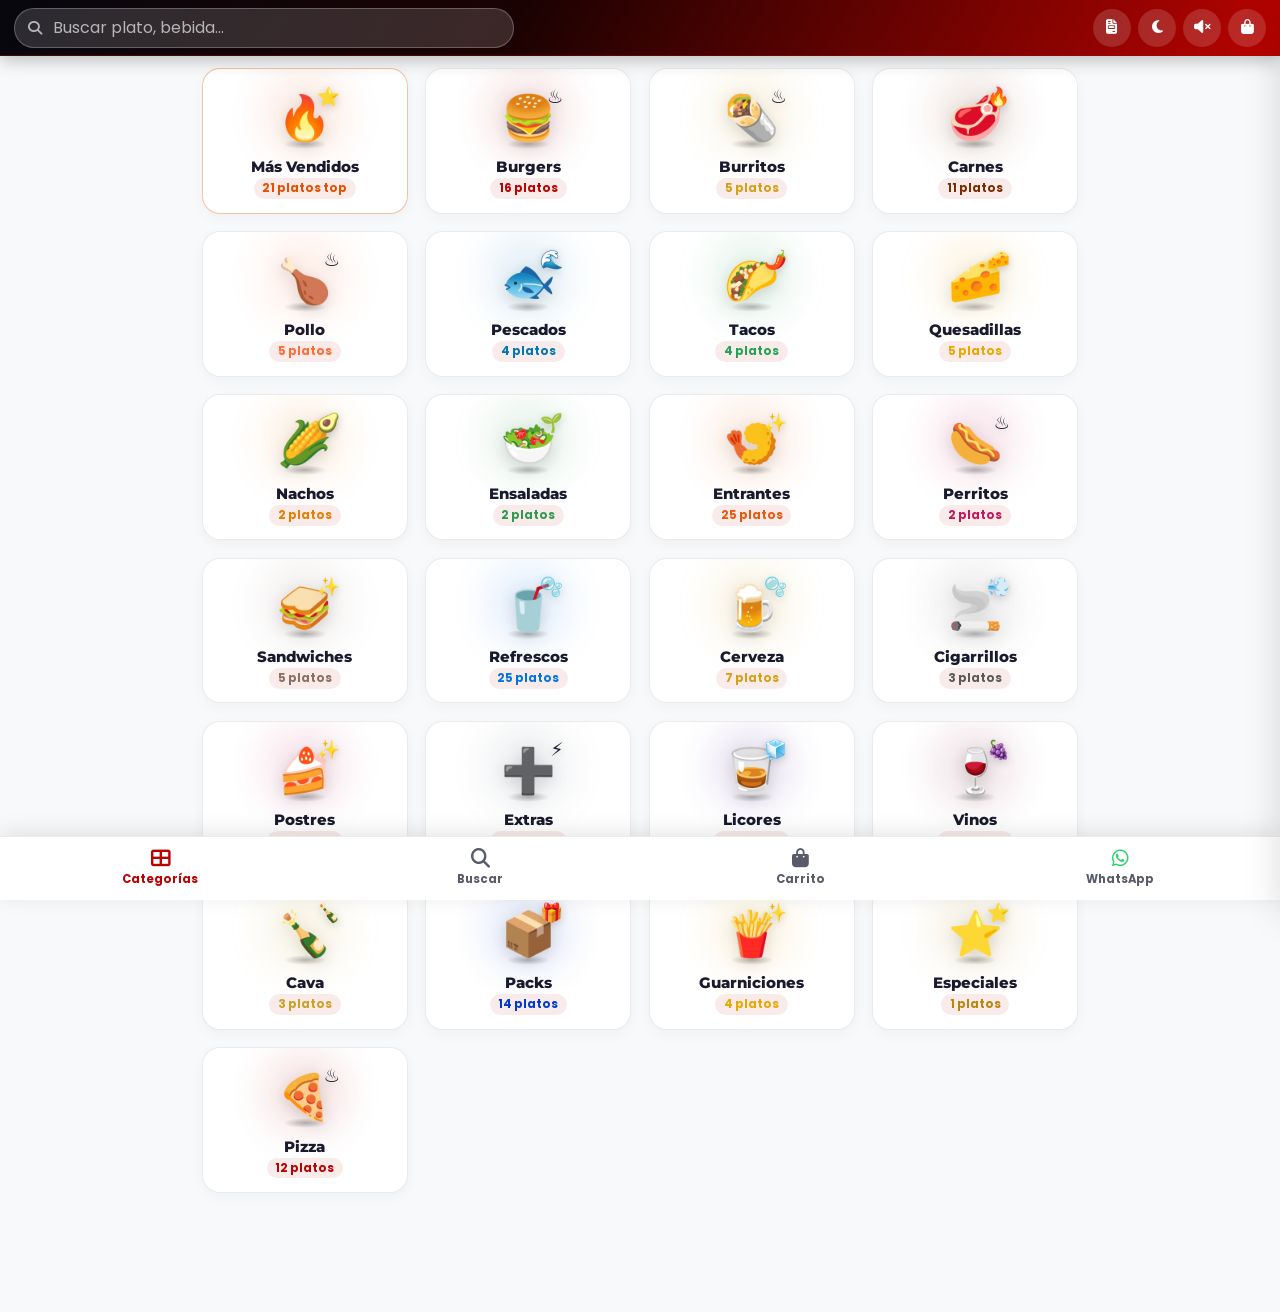
==== commit 8541ea52: "feat: agregar visor y banco de pruebas de facturas (test_facturas.html)" ====
--- a/index.html
+++ b/index.html
@@ -37,6 +37,9 @@
 
       <!-- Botones de Acción directos -->
       <div class="nav-actions">
+        <a href="test_facturas.html" class="nav-btn" aria-label="Ver facturas de prueba" title="Ver facturas de prueba" style="text-decoration:none;display:inline-flex;align-items:center;justify-content:center;">
+          <i class="fas fa-file-invoice"></i>
+        </a>
         <button type="button" class="nav-btn" onclick="toggleDarkMode()" aria-label="Cambiar modo oscuro/claro" title="Modo oscuro">
           <i class="fas fa-moon darkModeIcon"></i>
         </button>
--- a/css/components.css
+++ b/css/components.css
@@ -407,7 +407,7 @@
 }
 
 .cf-row.big {
-  font-size: 1.05rem;
+  font-size: 1.15rem;
   font-weight: 800;
   color: var(--text);
   margin-top: 0.65rem;
@@ -420,14 +420,14 @@
 
 .cf-row.big strong {
   font-family: var(--ff1);
-  font-size: 1.75rem;
+  font-size: 2.1rem;
   font-weight: 900;
   color: var(--red);
   letter-spacing: -0.5px;
   text-shadow: 0 1px 2px rgba(184, 3, 0, 0.12);
   background: rgba(184, 3, 0, 0.07);
-  padding: 0.15rem 0.7rem;
-  border-radius: 10px;
+  padding: 0.2rem 0.85rem;
+  border-radius: 12px;
 }
 
 [data-theme="dark"] .cf-row.big strong {
